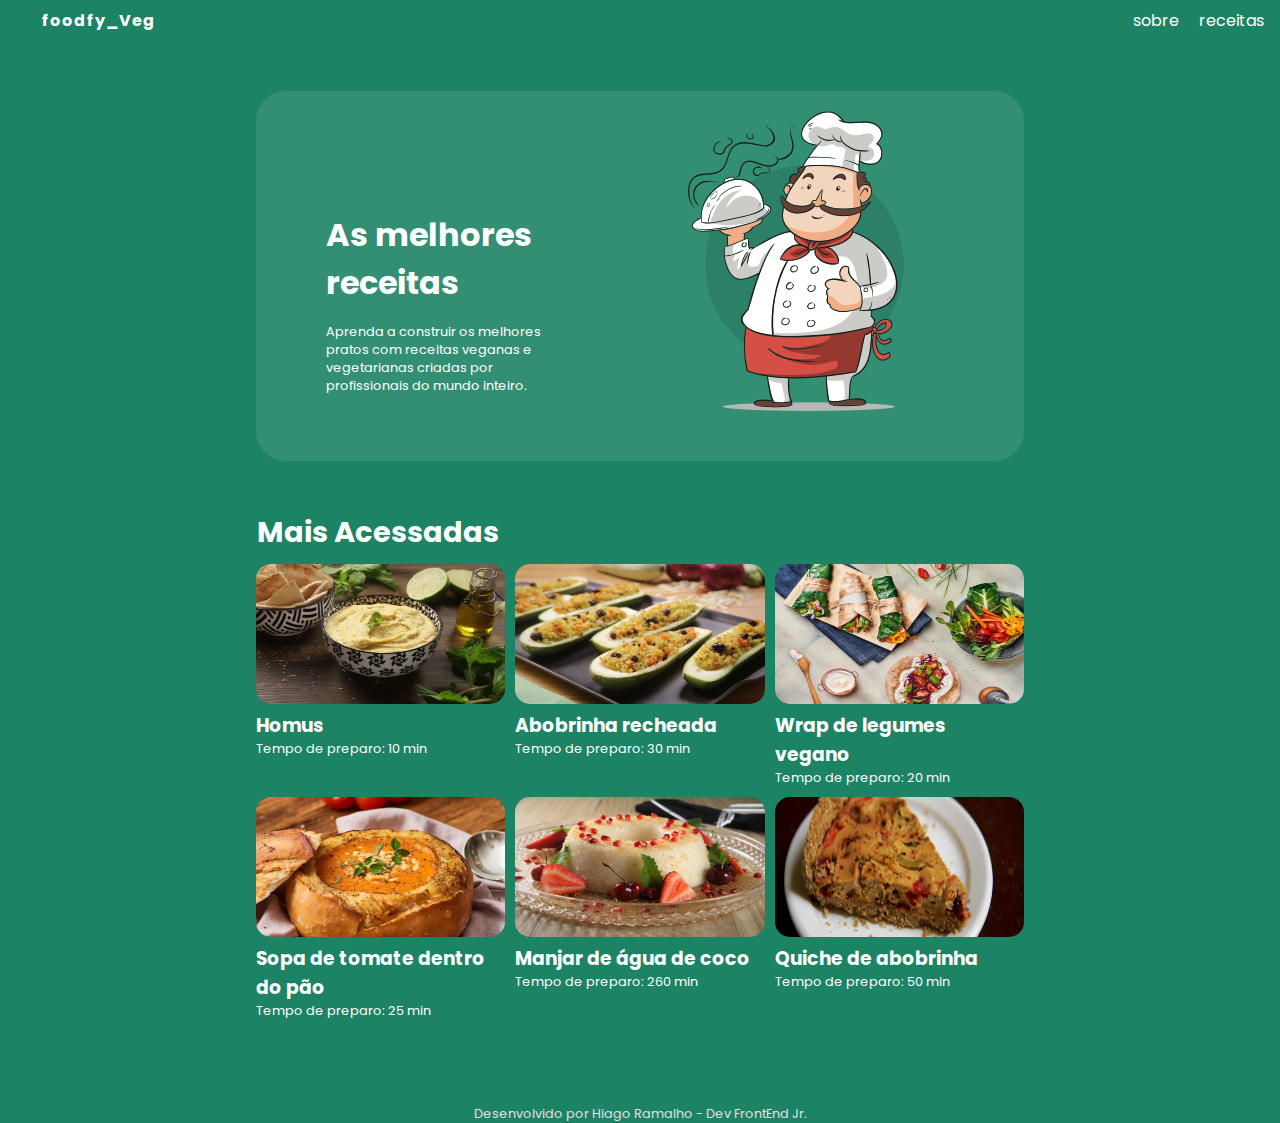
==== myFoodfy/index.html @ 7a582fea "Add arquivos do meu projeto" ====
<!DOCTYPE html>
<html lang="pt-BR">

<head>
    <meta charset="UTF-8">
    <meta http-equiv="X-UA-Compatible" content="IE=edge">
    <meta name="viewport" content="width=device-width, initial-scale=1.0">

    <link href="https://fonts.googleapis.com/icon?family=Material+Icons" rel="stylesheet">
    <link rel="shortcut icon" href="./icons/restaurant_white_24dp.svg" style="background-color: white;" type="image/x-icon">
    <link rel="stylesheet" href="./styles/index.css">



    <title>foodfy_Veg</title>
</head>

<body>

    <header class="navBar">

        <div id="home">
            <a href="./index.html" title="Home">foodfy_Veg</a>
        </div>

        <div id="links">
            <a href="./views/about.html" title="Sobre">sobre</a>
            <a href="./views/revenues.html" title="Receitas">receitas</a>
        </div>

    </header>

    <section id="content">

        <div id="textContent">
            <h2>As melhores receitas</h2>

            <p>Aprenda a construir os melhores pratos
                com receitas veganas e vegetarianas criadas por profissionais
                do mundo inteiro.</p>
        </div>

        <div id="imageContent">
            <img src="./images/chef.png" alt="Chef" srcset="">
        </div>

    </section>

    <section id="mostAccessed">

        <div id="title">

            <h2>Mais Acessadas</h2>
        </div>

        <div id="revenue">
            <div id="imageRevenue">
                <img src="./images/1.jpg" alt="" srcset="">
            </div>

            <div id="contentRevenue">
                <h3>Homus</h3>
                <p>Tempo de preparo: 10 min</p>
            </div>

        </div>

        <div id="revenue">
            <div id="imageRevenue">
                <img src="./images/2.jpg" alt="" srcset="">
            </div>

            <div id="contentRevenue">
                <h3>Abobrinha recheada</h3>
                <p>Tempo de preparo: 30 min</p>
            </div>

        </div>

        <div id="revenue">
            <div id="imageRevenue">
                <img src="./images/3.jpg" alt="" srcset="">
            </div>

            <div id="contentRevenue">
                <h3>Wrap de legumes vegano</h3>
                <p>Tempo de preparo: 20 min</p>
            </div>

        </div>

        <div id="revenue">
            <div id="imageRevenue">
                <img src="./images/4.jpg" alt="" srcset="">
            </div>

            <div id="contentRevenue">
                <h3>Sopa de tomate dentro do pão</h3>
                <p>Tempo de preparo: 25 min</p>
            </div>

        </div>

        <div id="revenue">
            <div id="imageRevenue">
                <img src="./images/5.jpg" alt="" srcset="">
            </div>

            <div id="contentRevenue">
                <h3>Manjar de água de coco</h3>
                <p>Tempo de preparo: 260 min</p>
            </div>

        </div>

        <div id="revenue">
            <div id="imageRevenue">
                <img src="./images/6.jpg" alt="" srcset="">
            </div>

            <div id="contentRevenue">
                <h3>Quiche de abobrinha</h3>
                <p>Tempo de preparo: 50 min</p>
            </div>

        </div>

    </section>


    <footer>
        <p>Desenvolvido por <a href="https://www.linkedin.com/in/hiago-ramalho/" target="_blank">Hiago Ramalho</a> - Dev FrontEnd Jr.</p>
    </footer>

</body>

</html>
---- myFoodfy/styles/index.css ----
@import url('https://fonts.googleapis.com/css2?family=Poppins:ital,wght@0,400;0,500;0,700;1,400;1,500;1,700&display=swap');

:root {
    --main-font: 'Poppins', sans-serif;
}

* {
    padding: 0;
    margin: 0;
    border: 0;
    box-sizing: border-box;

    font-family: var(--main-font);

    position: relative;

    background-color: #1c8364;
}

.navBar {
    width: 100%;
    padding: 0.5rem;

    display: flex;
    justify-content: space-between;
}

.navBar a {
    text-decoration: none;
    color: white;

    padding: 0.5rem;

    font-family: var(--main-font);
}

.navBar #home a {
    font-weight: 700;
    font-size: 1.0rem;
    letter-spacing: 0.06rem;

    margin-left: 20%;
}

.navBar #links a:hover {
    background-color: #135b46;
    transition: 600ms;
}

#content {
    max-width: 60%;
    height: 370px;
    margin: 50px auto 0 auto;
    padding: 20px;
    border-radius: 30px;

    display: flex;
    justify-content: space-between;
    position: relative;

    background-color: #328f73;
}

#content #textContent {
    background-color: #328f73;
    max-width: 60%;

    color: white;

    padding: 50px;
    margin-top: 50px;
}

#content #textContent h2 {
    font-size: 2.0rem;
    background-color: #328f73;
}

#content #textContent p {
    font-size: 0.8rem;
    background-color: #328f73;

    max-width: 70%;
    margin-top: 1rem;
}

#content #imageContent {
    background-color: #328f73;
}

#content #imageContent img {

    margin-bottom: 0;
    margin-right: 100px;

    background-color: #328f73;

}

#mostAccessed {
    max-width: 65%;
    margin: 50px auto 20px auto;

    color: white;

    display: flex;
    justify-content: center;
    flex-wrap: wrap;
    gap: 10px;
}

#mostAccessed #title {
    width: 100%;
    margin-left: 4%;

    font-size: 1.2rem;
}

#mostAccessed #revenue {
    width: 30%;

    cursor: pointer;
}


#mostAccessed #revenue #imageRevenue img {
    width: 100%;
    height: 140px;
    border-radius: 15px;
}

#mostAccessed #revenue #contentRevenue p {
    
    font-size: 0.8rem;
}

footer p{
    margin-top: 5.0rem;
    padding: 0.3rem 0.3rem 0 0.3rem;

    font-size: 0.8rem;
    text-align: center;
    color: #e0e0e0;
}

footer p a {
    color: #e0e0e0;
    text-decoration: none;
}

footer p a:hover {
    cursor: pointer;

    color: black;
    transition: 400ms;
    text-decoration: underline;
}
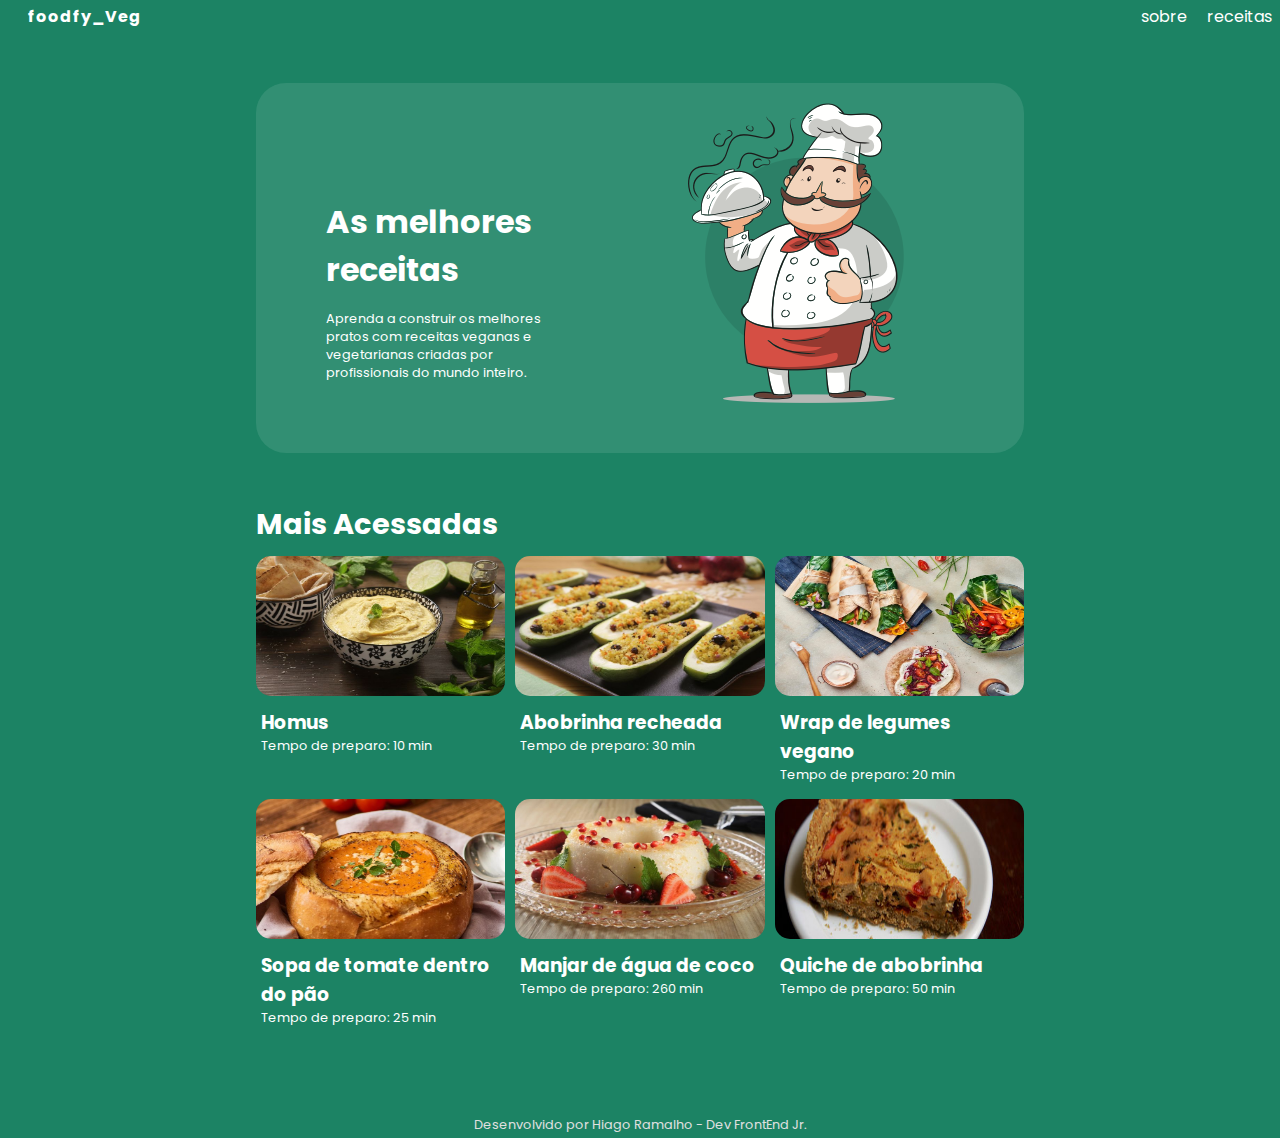
==== commit 4f4324fb: "Alterações nos displays das receitas." ====
--- a/myFoodfy/index.html
+++ b/myFoodfy/index.html
@@ -46,79 +46,79 @@
 
     </section>
 
-    <section id="mostAccessed">
+    <section class="mostAccessed">
 
         <div id="title">
 
             <h2>Mais Acessadas</h2>
         </div>
 
-        <div id="revenue">
-            <div id="imageRevenue">
+        <div class="revenue">
+            <div class="imageRevenue">
                 <img src="./images/1.jpg" alt="" srcset="">
             </div>
 
-            <div id="contentRevenue">
+            <div class="contentRevenue">
                 <h3>Homus</h3>
                 <p>Tempo de preparo: 10 min</p>
             </div>
 
         </div>
 
-        <div id="revenue">
-            <div id="imageRevenue">
+        <div class="revenue">
+            <div class="imageRevenue">
                 <img src="./images/2.jpg" alt="" srcset="">
             </div>
 
-            <div id="contentRevenue">
+            <div class="contentRevenue">
                 <h3>Abobrinha recheada</h3>
                 <p>Tempo de preparo: 30 min</p>
             </div>
 
         </div>
 
-        <div id="revenue">
-            <div id="imageRevenue">
+        <div class="revenue">
+            <div class="imageRevenue">
                 <img src="./images/3.jpg" alt="" srcset="">
             </div>
 
-            <div id="contentRevenue">
+            <div class="contentRevenue">
                 <h3>Wrap de legumes vegano</h3>
                 <p>Tempo de preparo: 20 min</p>
             </div>
 
         </div>
 
-        <div id="revenue">
-            <div id="imageRevenue">
+        <div class="revenue">
+            <div class="imageRevenue">
                 <img src="./images/4.jpg" alt="" srcset="">
             </div>
 
-            <div id="contentRevenue">
+            <div class="contentRevenue">
                 <h3>Sopa de tomate dentro do pão</h3>
                 <p>Tempo de preparo: 25 min</p>
             </div>
 
         </div>
 
-        <div id="revenue">
-            <div id="imageRevenue">
+        <div class="revenue">
+            <div class="imageRevenue">
                 <img src="./images/5.jpg" alt="" srcset="">
             </div>
 
-            <div id="contentRevenue">
+            <div class="contentRevenue">
                 <h3>Manjar de água de coco</h3>
                 <p>Tempo de preparo: 260 min</p>
             </div>
 
         </div>
 
-        <div id="revenue">
-            <div id="imageRevenue">
+        <div class="revenue">
+            <div class="imageRevenue">
                 <img src="./images/6.jpg" alt="" srcset="">
             </div>
 
-            <div id="contentRevenue">
+            <div class="contentRevenue">
                 <h3>Quiche de abobrinha</h3>
                 <p>Tempo de preparo: 50 min</p>
             </div>
--- a/myFoodfy/styles/index.css
+++ b/myFoodfy/styles/index.css
@@ -19,7 +19,7 @@
 
 .navBar {
     width: 100%;
-    padding: 0.5rem;
+    padding: 4px 0;
 
     display: flex;
     justify-content: space-between;
@@ -29,7 +29,7 @@
     text-decoration: none;
     color: white;
 
-    padding: 0.5rem;
+    padding: 8px;
 
     font-family: var(--main-font);
 }
@@ -39,7 +39,7 @@
     font-size: 1.0rem;
     letter-spacing: 0.06rem;
 
-    margin-left: 20%;
+    margin-left: 20px;
 }
 
 .navBar #links a:hover {
@@ -68,7 +68,7 @@
     color: white;
 
     padding: 50px;
-    margin-top: 50px;
+    margin-top: 45px;
 }
 
 #content #textContent h2 {
@@ -81,7 +81,7 @@
     background-color: #328f73;
 
     max-width: 70%;
-    margin-top: 1rem;
+    margin-top: 16px;
 }
 
 #content #imageContent {
@@ -97,46 +97,49 @@
 
 }
 
-#mostAccessed {
-    max-width: 65%;
+.mostAccessed {
+    max-width: 60%;
     margin: 50px auto 20px auto;
 
     color: white;
 
-    display: flex;
-    justify-content: center;
-    flex-wrap: wrap;
+    display: grid;
+    grid-template-columns: 1fr 1fr 1fr;
     gap: 10px;
 }
 
-#mostAccessed #title {
+.mostAccessed #title {
     width: 100%;
-    margin-left: 4%;
+
+    grid-column-start: 1;
+    grid-column-end: 4;
 
     font-size: 1.2rem;
 }
 
-#mostAccessed #revenue {
-    width: 30%;
-
+.mostAccessed .revenue {
     cursor: pointer;
 }
 
 
-#mostAccessed #revenue #imageRevenue img {
+.mostAccessed .revenue .imageRevenue img {
     width: 100%;
     height: 140px;
     border-radius: 15px;
 }
 
-#mostAccessed #revenue #contentRevenue p {
+.mostAccessed .revenue .contentRevenue {
+    padding: 5px;
+}
+
+.mostAccessed .revenue .contentRevenue p {
     
     font-size: 0.8rem;
 }
 
 footer p{
-    margin-top: 5.0rem;
-    padding: 0.3rem 0.3rem 0 0.3rem;
+    margin-top: 80px;
+    padding: 4px;
 
     font-size: 0.8rem;
     text-align: center;
